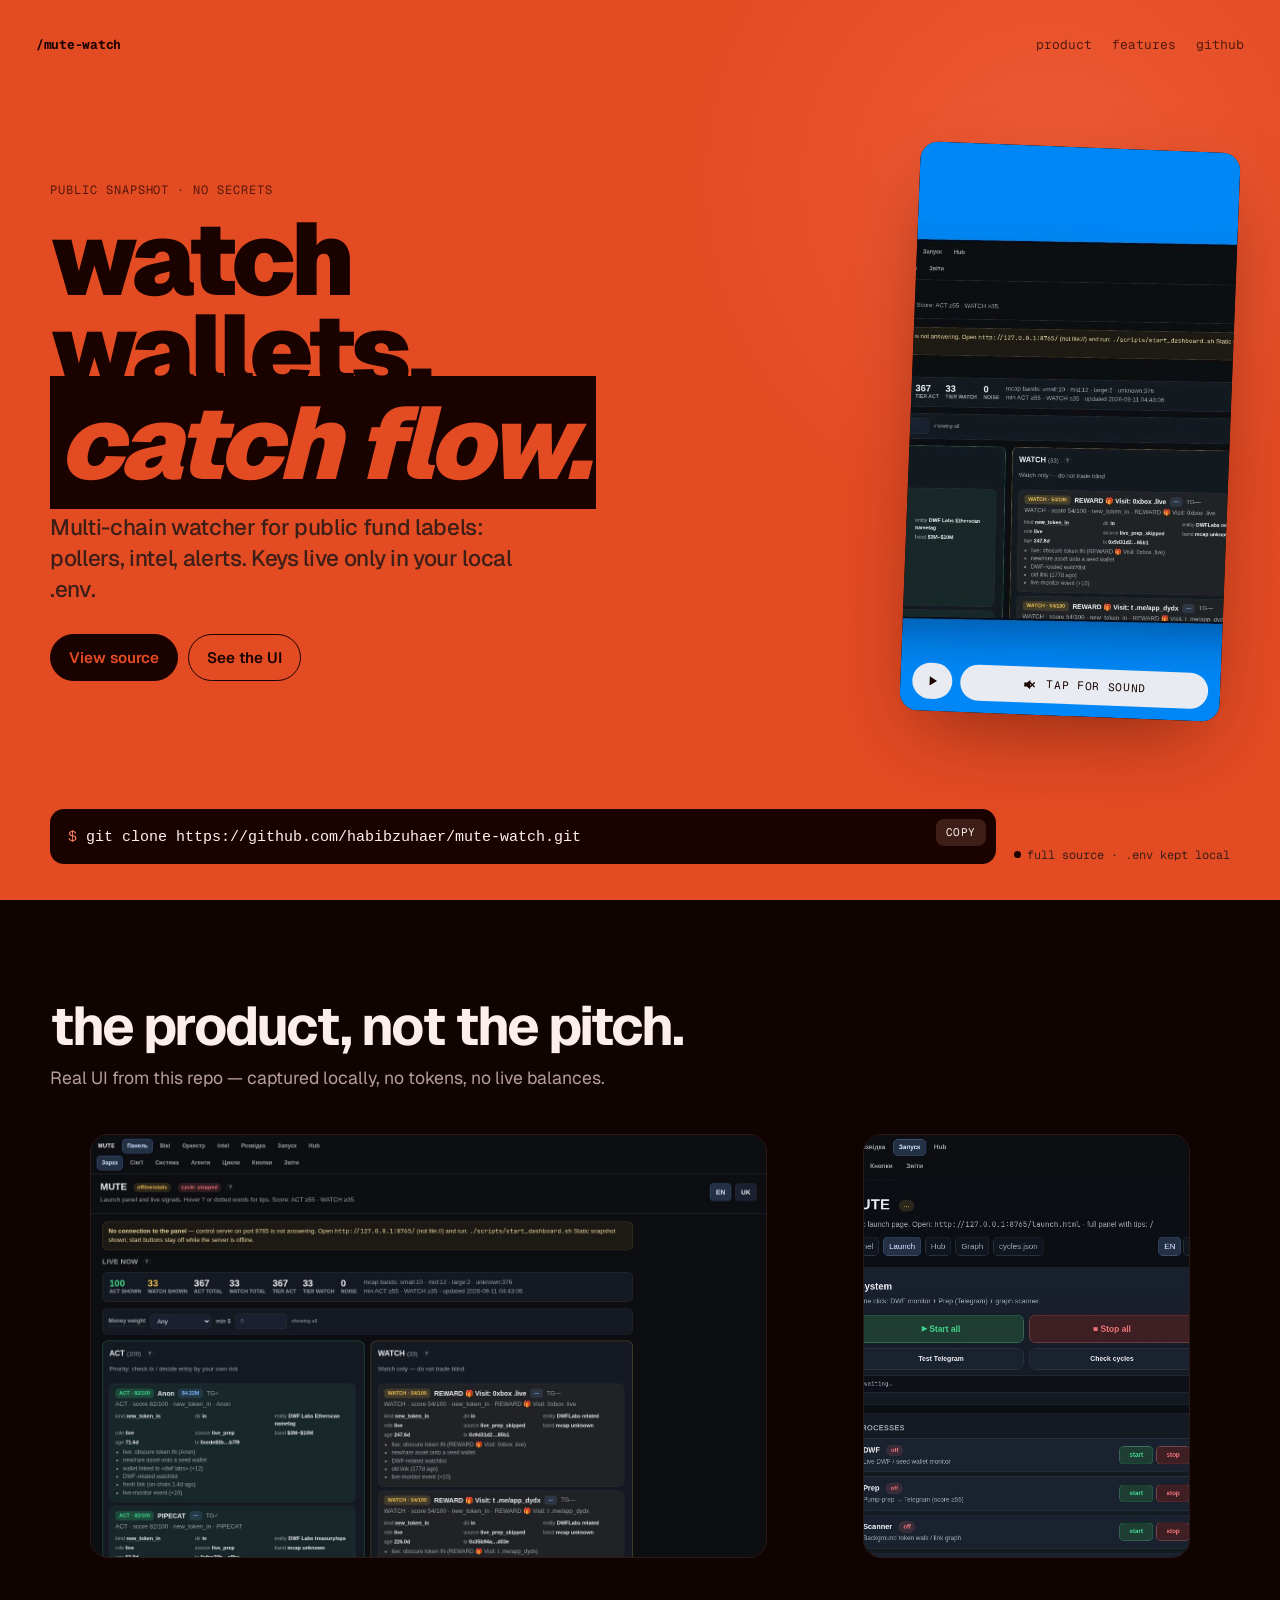
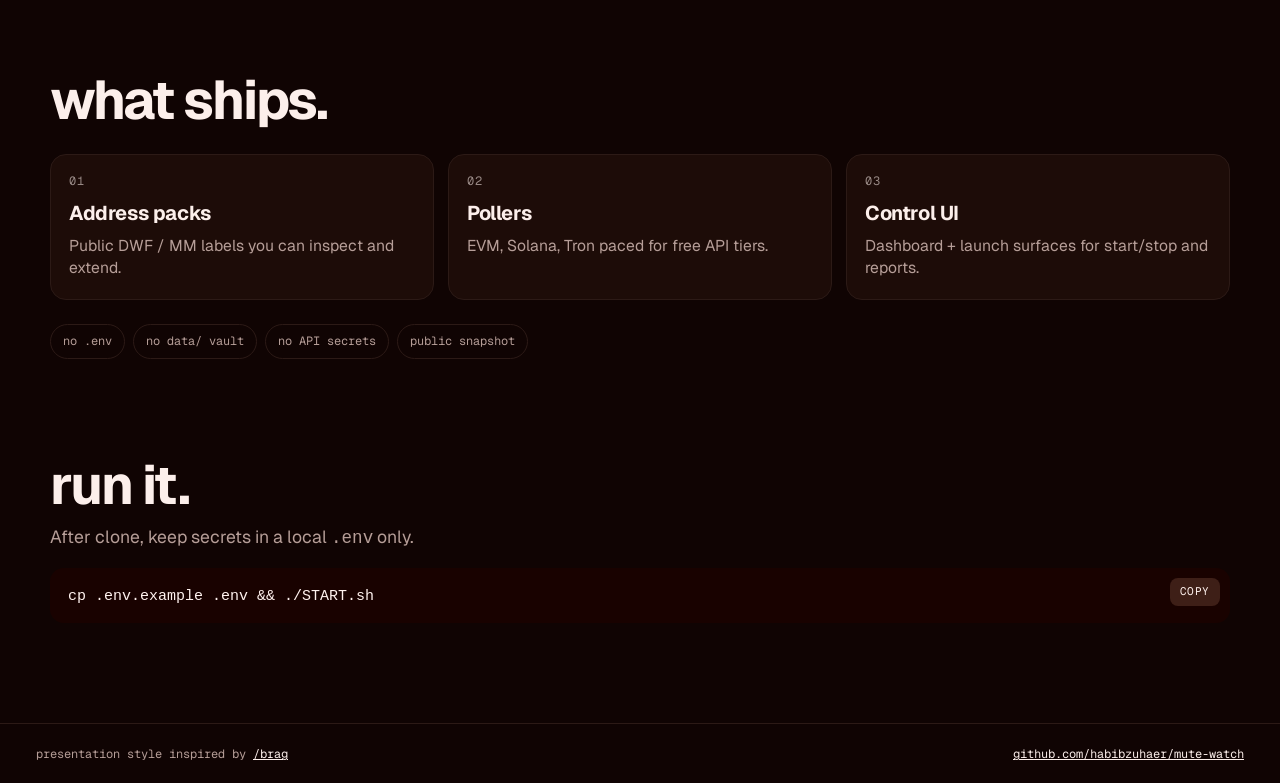
==== docs/index.html @ 47ec8580 "Improve launch presentations with real UI and new brag video." ====
<!doctype html>
<html lang="en">
<head>
<meta charset="utf-8" />
<meta name="viewport" content="width=device-width, initial-scale=1" />
<title>mute-watch — wallet flow alerts without leaking keys</title>
<meta name="description" content="Multi-chain watcher for public fund labels: pollers, intel, alerts. Keys live only in your local .env." />
<meta name="theme-color" content="#111" />
<meta property="og:title" content="mute-watch — wallet flow alerts without leaking keys" />
<meta property="og:description" content="Multi-chain watcher for public fund labels: pollers, intel, alerts. Keys live only in your local .env." />
<meta property="og:image" content="assets/brag.jpg" />
<meta property="og:type" content="website" />
<link rel="preconnect" href="https://fonts.googleapis.com" />
<link rel="preconnect" href="https://fonts.gstatic.com" crossorigin />
<link href="https://fonts.googleapis.com/css2?family=Geist:wght@400;500;600;700;900&family=Geist+Mono:wght@400;500;700&display=swap" rel="stylesheet" />
<link rel="stylesheet" href="styles.css" />
</head>
<body>
<a class="skip" href="#main">skip to content</a>

<header class="hero">
  <div class="topbar">
    <span class="mark">/mute-watch</span>
    <nav aria-label="primary">
      <a href="#product">product</a>
      <a href="#features">features</a>
      <a href="https://github.com/habibzuhaer/mute-watch" target="_blank" rel="noopener">github</a>
    </nav>
  </div>

  <div class="hero-grid" id="main">
    <div>
      <p class="kicker">public snapshot · no secrets</p>
      <h1>watch wallets.<br/><span class="emph">catch flow.</span></h1>
      <p class="lead">Multi-chain watcher for public fund labels: pollers, intel, alerts. Keys live only in your local .env.</p>
      <div class="ctas">
        <a class="btn primary" href="https://github.com/habibzuhaer/mute-watch">View source</a>
        <a class="btn ghost" href="#product">See the UI</a>
      </div>
    </div>

    <aside class="phone" aria-label="launch video">
      <video id="hero-vid" src="assets/brag.mp4" poster="assets/hero-poster.jpg" muted loop playsinline preload="auto"></video>
      <div class="phone-controls">
        <button id="hero-playback" type="button" aria-label="play video">
          <svg class="icon-play" viewBox="0 0 24 24" fill="currentColor"><path d="M8 5v14l11-7z"/></svg>
          <svg class="icon-pause" viewBox="0 0 24 24" fill="currentColor"><path d="M6 5h4v14H6zm8 0h4v14h-4z"/></svg>
        </button>
        <button id="hero-mute" class="mute" type="button" aria-label="unmute video" aria-pressed="true">
          <svg class="icon-muted" viewBox="0 0 24 24" fill="currentColor"><path d="M3 9v6h4l5 4V5L7 9H3zm13.59 3l2.7-2.7-1.41-1.42L15.17 10.6 12.46 7.88l-1.41 1.41 2.71 2.71-2.71 2.71 1.41 1.41 2.71-2.7 2.71 2.7 1.41-1.41-2.7-2.7z"/></svg>
          <svg class="icon-sound" viewBox="0 0 24 24" fill="currentColor"><path d="M3 9v6h4l5 4V5L7 9H3zm10.5 3a4.5 4.5 0 00-2.5-4.03v8.05A4.5 4.5 0 0013.5 12z"/></svg>
          <span>tap for sound</span>
        </button>
      </div>
    </aside>
  </div>

  <div class="hero-foot">
    <div>
      <pre class="install"><button class="copy" type="button" data-copy="git clone https://github.com/habibzuhaer/mute-watch.git">copy</button><code><span class="prompt">$</span> git clone https://github.com/habibzuhaer/mute-watch.git</code></pre>
    </div>
    <div class="meta"><span class="dot"></span>full source · .env kept local</div>
  </div>
</header>

<section class="band" id="product">
  <div class="band-inner">
    <h2>the product, not the pitch.</h2>
    <p>Real UI from this repo — captured locally, no tokens, no live balances.</p>
    <div class="shots">
      <figure class="shot"><img src="assets/ui.jpg" alt="mute-watch main UI" /></figure>
      <figure class="shot"><img src="assets/ui2.jpg" alt="mute-watch secondary UI" /></figure>
    </div>
  </div>
</section>

<section class="band" id="features" style="padding-top:0">
  <div class="band-inner">
    <h2>what ships.</h2>
    <div class="grid3">
      <article class="card"><div class="n">01</div><h3>Address packs</h3><p>Public DWF / MM labels you can inspect and extend.</p></article>
      <article class="card"><div class="n">02</div><h3>Pollers</h3><p>EVM, Solana, Tron paced for free API tiers.</p></article>
      <article class="card"><div class="n">03</div><h3>Control UI</h3><p>Dashboard + launch surfaces for start/stop and reports.</p></article>
    </div>
    <div class="safe">
      <span class="pill">no .env</span>
      <span class="pill">no data/ vault</span>
      <span class="pill">no API secrets</span>
      <span class="pill">public snapshot</span>
    </div>
  </div>
</section>

<section class="band" style="padding-top:0">
  <div class="band-inner">
    <h2>run it.</h2>
    <p>After clone, keep secrets in a local <code>.env</code> only.</p>
    <pre class="install" style="margin-top:18px"><button class="copy" type="button" data-copy="cp .env.example .env && ./START.sh">copy</button><code>cp .env.example .env && ./START.sh</code></pre>
  </div>
</section>

<footer class="foot">
  <span>presentation style inspired by <a href="https://github.com/latent-spaces/brag">/brag</a></span>
  <span><a href="https://github.com/habibzuhaer/mute-watch">github.com/habibzuhaer/mute-watch</a></span>
</footer>
<script src="main.js"></script>
</body>
</html>
---- docs/styles.css ----
:root { --hue: 250; }
:root {
  --hue: 35;
  --bg: oklch(62% 0.195 var(--hue));
  --ink: oklch(14% 0.05 var(--hue));
  --ink-soft: oklch(28% 0.05 var(--hue));
  --tint: oklch(97% 0.015 var(--hue));
  --dark: oklch(13% 0.025 var(--hue));
  --dark-elev: oklch(18% 0.03 var(--hue));
  --dark-ink: oklch(96% 0.015 var(--hue));
  --dark-soft: oklch(72% 0.03 var(--hue));
  --rule: oklch(24% 0.03 var(--hue));
  --ease: cubic-bezier(0.16, 1, 0.3, 1);
  --max: 1180px;
}

*, *::before, *::after { box-sizing: border-box; }
html { scroll-behavior: smooth; }
body {
  margin: 0;
  font-family: "Geist", ui-sans-serif, system-ui, sans-serif;
  background: var(--bg);
  color: var(--ink);
  -webkit-font-smoothing: antialiased;
  line-height: 1.4;
}
img, video { display: block; max-width: 100%; }
a { color: inherit; }
button { font: inherit; cursor: pointer; }

.skip {
  position: absolute; left: 12px; top: -80px;
  background: var(--ink); color: var(--tint);
  padding: 10px 14px; border-radius: 8px; z-index: 20;
}
.skip:focus { top: 12px; }

.hero {
  min-height: 100svh;
  padding: clamp(18px, 3vw, 36px);
  display: grid;
  grid-template-rows: auto 1fr auto;
  gap: clamp(28px, 5vw, 56px);
  position: relative;
  overflow: hidden;
}
.hero::before {
  content: "";
  position: absolute;
  inset: -20% -10% auto auto;
  width: min(60vw, 720px);
  height: min(60vw, 720px);
  background: radial-gradient(circle, oklch(70% 0.18 var(--hue) / 0.45), transparent 70%);
  pointer-events: none;
}
.topbar {
  display: flex; justify-content: space-between; align-items: baseline; gap: 20px;
  font-family: "Geist Mono", ui-monospace, monospace;
  font-size: 13px; position: relative; z-index: 2;
}
.mark { font-weight: 700; letter-spacing: -0.02em; }
.topbar nav { display: flex; gap: 20px; }
.topbar a { text-decoration: none; opacity: 0.7; transition: opacity 160ms var(--ease); }
.topbar a:hover { opacity: 1; }

.hero-grid {
  max-width: var(--max);
  width: 100%;
  margin: 0 auto;
  display: grid;
  grid-template-columns: minmax(0, 1.05fr) minmax(240px, 0.7fr);
  gap: clamp(24px, 4vw, 56px);
  align-items: center;
  position: relative;
  z-index: 2;
}
@media (max-width: 900px) {
  .hero-grid { grid-template-columns: 1fr; }
}

.kicker {
  font-family: "Geist Mono", monospace;
  font-size: 12px;
  letter-spacing: 0.08em;
  text-transform: uppercase;
  opacity: 0.7;
  margin: 0 0 14px;
}
h1 {
  margin: 0;
  font-size: clamp(2.8rem, 8vw, 6.4rem);
  line-height: 0.9;
  letter-spacing: -0.045em;
  font-weight: 900;
  text-transform: lowercase;
}
h1 .emph {
  font-style: italic;
  background: var(--ink);
  color: var(--bg);
  padding: 0 0.08em;
}
.lead {
  margin: 22px 0 0;
  max-width: 34ch;
  font-size: clamp(1.05rem, 2vw, 1.4rem);
  color: var(--ink-soft);
  font-weight: 500;
  letter-spacing: -0.015em;
}
.lead strong { color: var(--ink); }

.ctas { display: flex; flex-wrap: wrap; gap: 10px; margin-top: 28px; }
.btn {
  display: inline-flex; align-items: center; gap: 8px;
  text-decoration: none;
  border-radius: 999px;
  padding: 12px 18px;
  border: 1.5px solid var(--ink);
  font-weight: 600;
  font-size: 0.95rem;
  transition: transform 160ms var(--ease), background 160ms var(--ease);
}
.btn:hover { transform: translateY(-1px); }
.btn.primary { background: var(--ink); color: var(--bg); }
.btn.ghost { background: transparent; }

.phone {
  position: relative;
  aspect-ratio: 9 / 16;
  width: min(100%, 320px);
  justify-self: end;
  border-radius: 18px;
  overflow: hidden;
  background: var(--ink);
  color: var(--tint);
  transform: rotate(2.2deg);
  box-shadow: 0 30px 80px -24px oklch(18% 0.06 var(--hue) / 0.5);
}
@media (max-width: 900px) {
  .phone { justify-self: start; width: min(100%, 280px); transform: rotate(1deg); }
}
.phone video, .phone img {
  position: absolute; inset: 0; width: 100%; height: 100%; object-fit: cover;
}
.phone-controls {
  position: absolute; left: 12px; right: 12px; bottom: 12px;
  display: flex; gap: 8px; z-index: 2;
}
.phone-controls button {
  border: 0; border-radius: 999px;
  background: oklch(97% 0.01 var(--hue) / 0.92);
  color: var(--ink);
  padding: 10px 12px;
  display: inline-flex; align-items: center; gap: 8px;
}
.phone-controls .mute { flex: 1; justify-content: center; font-size: 11px; letter-spacing: 0.06em; text-transform: uppercase; font-family: "Geist Mono", monospace; }
.phone-controls svg { width: 16px; height: 16px; }
.icon-pause, .icon-sound { display: none; }
.playing .icon-play { display: none; }
.playing .icon-pause { display: block; }
.unmuted .icon-muted { display: none; }
.unmuted .icon-sound { display: block; }

.hero-foot {
  max-width: var(--max);
  width: 100%;
  margin: 0 auto;
  display: grid;
  grid-template-columns: minmax(0, 1fr) auto;
  gap: 18px;
  align-items: end;
  position: relative;
  z-index: 2;
}
@media (max-width: 800px) {
  .hero-foot { grid-template-columns: 1fr; }
}
.install {
  margin: 0;
  background: var(--ink);
  color: var(--tint);
  border-radius: 14px;
  padding: 16px 18px;
  font-family: "Geist Mono", monospace;
  font-size: clamp(12px, 1.2vw, 15px);
  position: relative;
  overflow-x: auto;
}
.install .prompt { color: oklch(72% 0.16 var(--hue)); }
.copy {
  position: absolute; top: 10px; right: 10px;
  border: 0; border-radius: 8px;
  background: oklch(28% 0.05 var(--hue));
  color: var(--tint);
  padding: 6px 10px;
  font-size: 11px;
  text-transform: uppercase;
  letter-spacing: 0.05em;
  font-family: "Geist Mono", monospace;
}
.meta {
  font-family: "Geist Mono", monospace;
  font-size: 12px;
  color: var(--ink-soft);
  text-align: right;
}
.dot {
  display: inline-block; width: 7px; height: 7px; border-radius: 50%;
  background: var(--ink); margin-right: 6px; vertical-align: 1px;
  animation: pulse 2.2s infinite ease-in-out;
}
@keyframes pulse {
  0%,100% { opacity: .35; }
  50% { opacity: 1; }
}

.band {
  background: var(--dark);
  color: var(--dark-ink);
  padding: clamp(56px, 9vw, 100px) clamp(18px, 4vw, 36px);
}
.band-inner { max-width: var(--max); margin: 0 auto; }
.band h2 {
  margin: 0 0 14px;
  font-size: clamp(2rem, 5vw, 3.4rem);
  letter-spacing: -0.035em;
  text-transform: lowercase;
  line-height: 0.95;
}
.band p {
  margin: 0;
  max-width: 48ch;
  color: var(--dark-soft);
  font-size: 1.1rem;
}

.shots {
  display: grid;
  grid-template-columns: 1.3fr 0.7fr;
  gap: 16px;
  margin-top: 28px;
}
@media (max-width: 800px) {
  .shots { grid-template-columns: 1fr; }
}
.shot {
  border-radius: 18px;
  overflow: hidden;
  border: 1px solid var(--rule);
  background: var(--dark-elev);
  transform: translateY(12px);
  opacity: 0;
  animation: rise 0.8s var(--ease) forwards;
}
.shot:nth-child(2) { animation-delay: 0.12s; }
.shot img { width: 100%; height: 100%; object-fit: cover; object-position: top center; min-height: 260px; }
@keyframes rise {
  to { opacity: 1; transform: none; }
}

.grid3 {
  display: grid;
  grid-template-columns: repeat(3, minmax(0, 1fr));
  gap: 14px;
  margin-top: 28px;
}
@media (max-width: 800px) {
  .grid3 { grid-template-columns: 1fr; }
}
.card {
  background: var(--dark-elev);
  border: 1px solid var(--rule);
  border-radius: 16px;
  padding: 18px 18px 20px;
}
.card .n {
  font-family: "Geist Mono", monospace;
  font-size: 12px;
  letter-spacing: 0.08em;
  text-transform: uppercase;
  opacity: 0.55;
  margin-bottom: 10px;
}
.card h3 {
  margin: 0 0 8px;
  font-size: 1.25rem;
  letter-spacing: -0.02em;
}
.card p { margin: 0; color: var(--dark-soft); font-size: 0.98rem; }

.safe {
  display: flex; flex-wrap: wrap; gap: 8px;
  margin-top: 24px;
}
.pill {
  font-family: "Geist Mono", monospace;
  font-size: 12px;
  border: 1px solid var(--rule);
  border-radius: 999px;
  padding: 8px 12px;
  color: var(--dark-soft);
}

.foot {
  background: var(--dark);
  color: var(--dark-soft);
  display: flex; justify-content: space-between; gap: 12px; flex-wrap: wrap;
  padding: 22px clamp(18px, 4vw, 36px);
  font-family: "Geist Mono", monospace;
  font-size: 12px;
  border-top: 1px solid var(--rule);
}
.foot a { color: var(--dark-ink); }
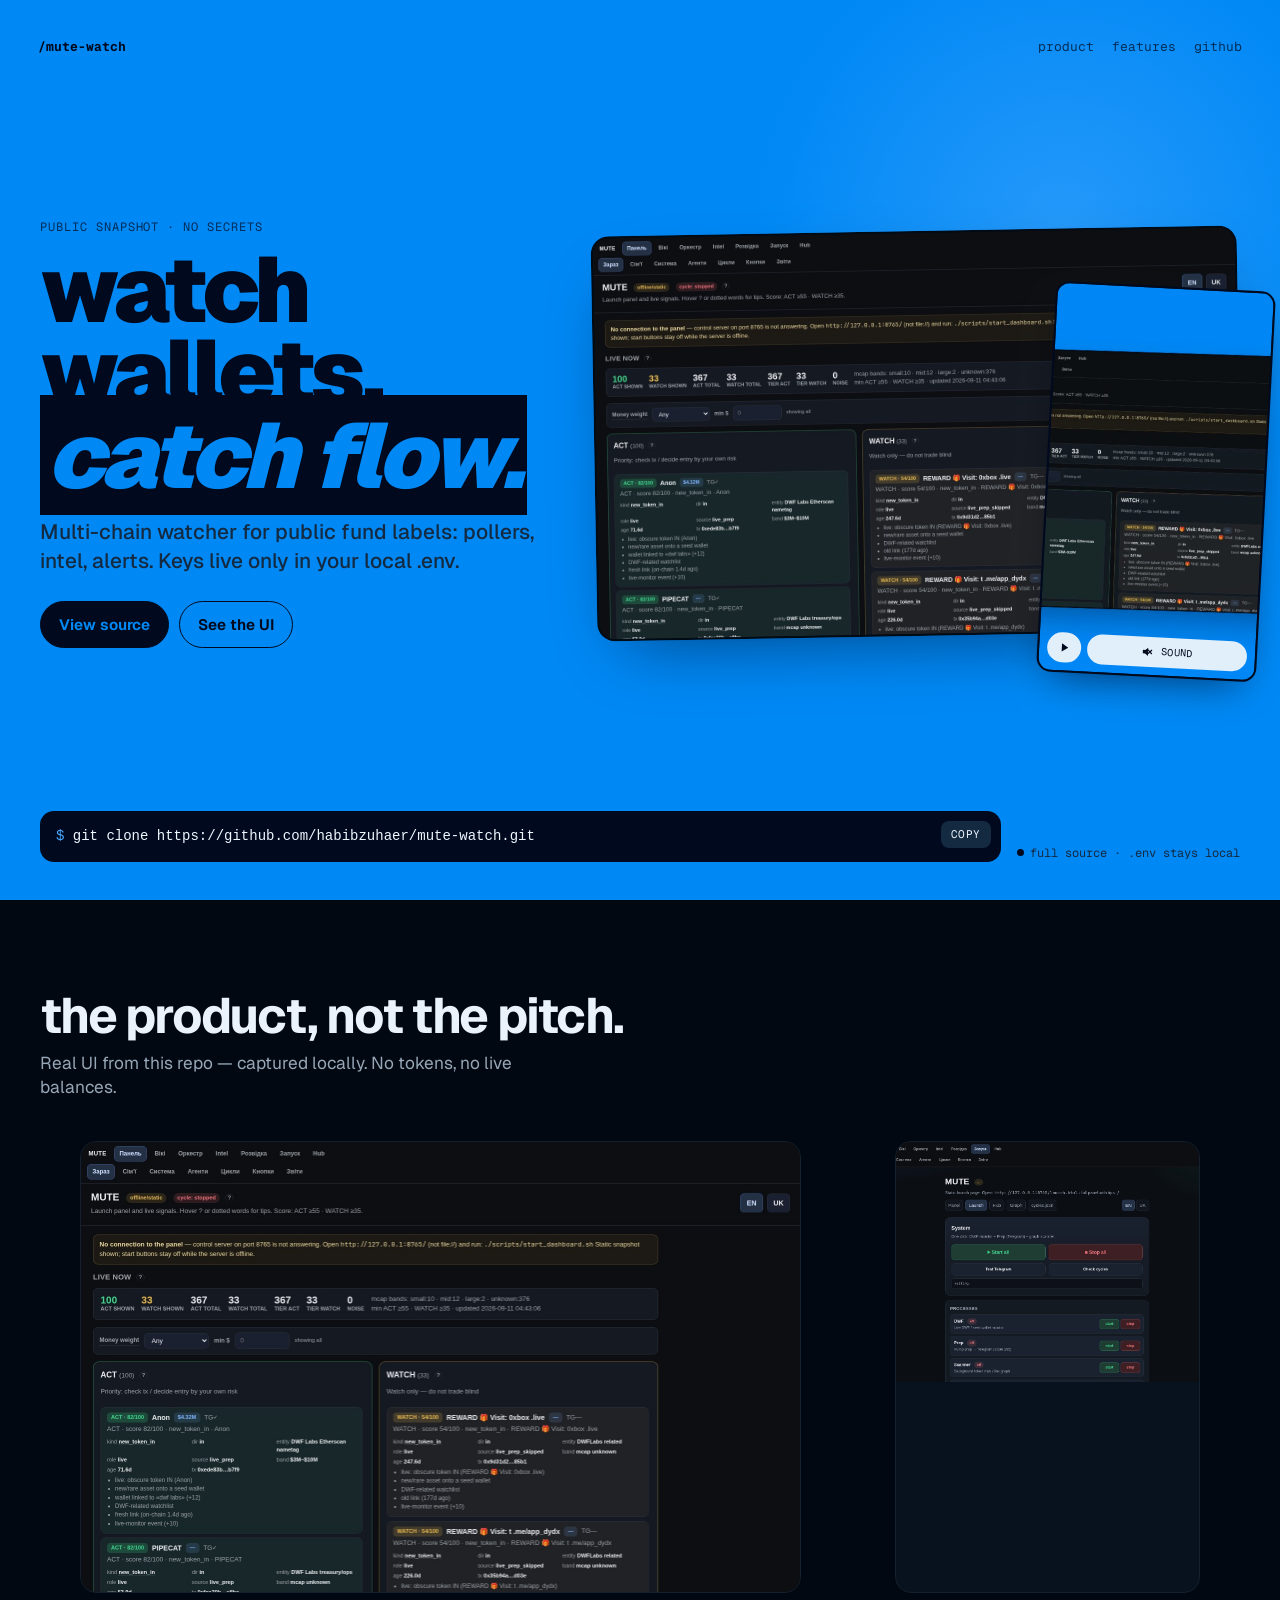
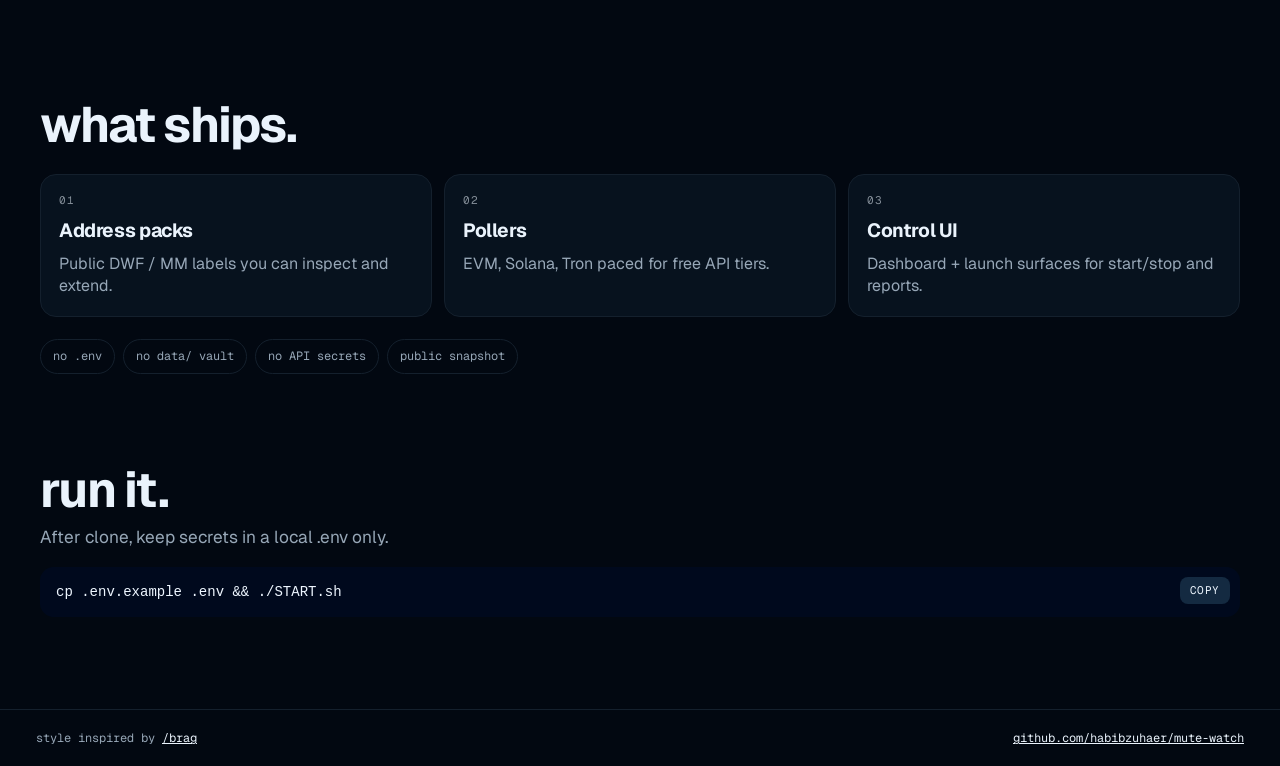
==== commit 43d68983: "Fix presentation layout: product hero + floating brag clip." ====
--- a/docs/index.html
+++ b/docs/index.html
@@ -5,11 +5,9 @@
 <meta name="viewport" content="width=device-width, initial-scale=1" />
 <title>mute-watch — wallet flow alerts without leaking keys</title>
 <meta name="description" content="Multi-chain watcher for public fund labels: pollers, intel, alerts. Keys live only in your local .env." />
-<meta name="theme-color" content="#111" />
 <meta property="og:title" content="mute-watch — wallet flow alerts without leaking keys" />
 <meta property="og:description" content="Multi-chain watcher for public fund labels: pollers, intel, alerts. Keys live only in your local .env." />
-<meta property="og:image" content="assets/brag.jpg" />
-<meta property="og:type" content="website" />
+<meta property="og:image" content="assets/ui.jpg" />
 <link rel="preconnect" href="https://fonts.googleapis.com" />
 <link rel="preconnect" href="https://fonts.gstatic.com" crossorigin />
 <link href="https://fonts.googleapis.com/css2?family=Geist:wght@400;500;600;700;900&family=Geist+Mono:wght@400;500;700&display=swap" rel="stylesheet" />
@@ -17,18 +15,16 @@
 </head>
 <body>
 <a class="skip" href="#main">skip to content</a>
-
 <header class="hero">
   <div class="topbar">
     <span class="mark">/mute-watch</span>
-    <nav aria-label="primary">
+    <nav>
       <a href="#product">product</a>
       <a href="#features">features</a>
       <a href="https://github.com/habibzuhaer/mute-watch" target="_blank" rel="noopener">github</a>
     </nav>
   </div>
-
-  <div class="hero-grid" id="main">
+  <div class="hero-main" id="main">
     <div>
       <p class="kicker">public snapshot · no secrets</p>
       <h1>watch wallets.<br/><span class="emph">catch flow.</span></h1>
@@ -38,71 +34,63 @@
         <a class="btn ghost" href="#product">See the UI</a>
       </div>
     </div>
-
-    <aside class="phone" aria-label="launch video">
-      <video id="hero-vid" src="assets/brag.mp4" poster="assets/hero-poster.jpg" muted loop playsinline preload="auto"></video>
-      <div class="phone-controls">
-        <button id="hero-playback" type="button" aria-label="play video">
-          <svg class="icon-play" viewBox="0 0 24 24" fill="currentColor"><path d="M8 5v14l11-7z"/></svg>
-          <svg class="icon-pause" viewBox="0 0 24 24" fill="currentColor"><path d="M6 5h4v14H6zm8 0h4v14h-4z"/></svg>
-        </button>
-        <button id="hero-mute" class="mute" type="button" aria-label="unmute video" aria-pressed="true">
-          <svg class="icon-muted" viewBox="0 0 24 24" fill="currentColor"><path d="M3 9v6h4l5 4V5L7 9H3zm13.59 3l2.7-2.7-1.41-1.42L15.17 10.6 12.46 7.88l-1.41 1.41 2.71 2.71-2.71 2.71 1.41 1.41 2.71-2.7 2.71 2.7 1.41-1.41-2.7-2.7z"/></svg>
-          <svg class="icon-sound" viewBox="0 0 24 24" fill="currentColor"><path d="M3 9v6h4l5 4V5L7 9H3zm10.5 3a4.5 4.5 0 00-2.5-4.03v8.05A4.5 4.5 0 0013.5 12z"/></svg>
-          <span>tap for sound</span>
-        </button>
+    <div class="stage">
+      <div class="stage-frame"><img src="assets/ui.jpg" alt="mute-watch UI" /></div>
+      <div class="float-vid">
+        <video id="hero-vid" src="assets/brag.mp4" poster="assets/hero-poster.jpg" muted loop playsinline preload="auto"></video>
+        <div class="vid-btns">
+          <button id="hero-playback" type="button" aria-label="play video">
+            <svg class="icon-play" viewBox="0 0 24 24" fill="currentColor"><path d="M8 5v14l11-7z"/></svg>
+            <svg class="icon-pause" viewBox="0 0 24 24" fill="currentColor"><path d="M6 5h4v14H6zm8 0h4v14h-4z"/></svg>
+          </button>
+          <button id="hero-mute" class="mute" type="button" aria-label="unmute">
+            <svg class="icon-muted" viewBox="0 0 24 24" fill="currentColor"><path d="M3 9v6h4l5 4V5L7 9H3zm13.59 3l2.7-2.7-1.41-1.42L15.17 10.6 12.46 7.88l-1.41 1.41 2.71 2.71-2.71 2.71 1.41 1.41 2.71-2.7 2.71 2.7 1.41-1.41-2.7-2.7z"/></svg>
+            <svg class="icon-sound" viewBox="0 0 24 24" fill="currentColor"><path d="M3 9v6h4l5 4V5L7 9H3zm10.5 3a4.5 4.5 0 00-2.5-4.03v8.05A4.5 4.5 0 0013.5 12z"/></svg>
+            <span>sound</span>
+          </button>
+        </div>
       </div>
-    </aside>
+    </div>
   </div>
-
   <div class="hero-foot">
-    <div>
-      <pre class="install"><button class="copy" type="button" data-copy="git clone https://github.com/habibzuhaer/mute-watch.git">copy</button><code><span class="prompt">$</span> git clone https://github.com/habibzuhaer/mute-watch.git</code></pre>
-    </div>
-    <div class="meta"><span class="dot"></span>full source · .env kept local</div>
+    <pre class="install"><button class="copy" type="button" data-copy="git clone https://github.com/habibzuhaer/mute-watch.git">copy</button><code><span class="prompt">$</span> git clone https://github.com/habibzuhaer/mute-watch.git</code></pre>
+    <div class="meta"><span class="dot"></span>full source · .env stays local</div>
   </div>
 </header>
 
-<section class="band" id="product">
-  <div class="band-inner">
-    <h2>the product, not the pitch.</h2>
-    <p>Real UI from this repo — captured locally, no tokens, no live balances.</p>
-    <div class="shots">
-      <figure class="shot"><img src="assets/ui.jpg" alt="mute-watch main UI" /></figure>
-      <figure class="shot"><img src="assets/ui2.jpg" alt="mute-watch secondary UI" /></figure>
-    </div>
+<section class="band" id="product"><div class="inner">
+  <h2>the product, not the pitch.</h2>
+  <p class="intro">Real UI from this repo — captured locally. No tokens, no live balances.</p>
+  <div class="shots">
+    <figure class="shot"><img src="assets/ui.jpg" alt="main UI" /></figure>
+    <figure class="shot"><img src="assets/ui2.jpg" alt="secondary UI" /></figure>
   </div>
-</section>
+</div></section>
 
-<section class="band" id="features" style="padding-top:0">
-  <div class="band-inner">
-    <h2>what ships.</h2>
-    <div class="grid3">
-      <article class="card"><div class="n">01</div><h3>Address packs</h3><p>Public DWF / MM labels you can inspect and extend.</p></article>
-      <article class="card"><div class="n">02</div><h3>Pollers</h3><p>EVM, Solana, Tron paced for free API tiers.</p></article>
-      <article class="card"><div class="n">03</div><h3>Control UI</h3><p>Dashboard + launch surfaces for start/stop and reports.</p></article>
-    </div>
-    <div class="safe">
-      <span class="pill">no .env</span>
-      <span class="pill">no data/ vault</span>
-      <span class="pill">no API secrets</span>
-      <span class="pill">public snapshot</span>
-    </div>
+<section class="band" id="features"><div class="inner">
+  <h2>what ships.</h2>
+  <div class="grid3">
+    <article class="card"><div class="n">01</div><h3>Address packs</h3><p>Public DWF / MM labels you can inspect and extend.</p></article>
+    <article class="card"><div class="n">02</div><h3>Pollers</h3><p>EVM, Solana, Tron paced for free API tiers.</p></article>
+    <article class="card"><div class="n">03</div><h3>Control UI</h3><p>Dashboard + launch surfaces for start/stop and reports.</p></article>
   </div>
-</section>
+  <div class="safe">
+    <span class="pill">no .env</span>
+    <span class="pill">no data/ vault</span>
+    <span class="pill">no API secrets</span>
+    <span class="pill">public snapshot</span>
+  </div>
+</div></section>
 
-<section class="band" style="padding-top:0">
-  <div class="band-inner">
-    <h2>run it.</h2>
-    <p>After clone, keep secrets in a local <code>.env</code> only.</p>
-    <pre class="install" style="margin-top:18px"><button class="copy" type="button" data-copy="cp .env.example .env && ./START.sh">copy</button><code>cp .env.example .env && ./START.sh</code></pre>
-  </div>
-</section>
+<section class="band"><div class="inner">
+  <h2>run it.</h2>
+  <p class="intro">After clone, keep secrets in a local .env only.</p>
+  <pre class="install" style="margin-top:18px"><button class="copy" type="button" data-copy="cp .env.example .env && ./START.sh">copy</button><code>cp .env.example .env && ./START.sh</code></pre>
+</div></section>
 
 <footer class="foot">
-  <span>presentation style inspired by <a href="https://github.com/latent-spaces/brag">/brag</a></span>
+  <span>style inspired by <a href="https://github.com/latent-spaces/brag">/brag</a></span>
   <span><a href="https://github.com/habibzuhaer/mute-watch">github.com/habibzuhaer/mute-watch</a></span>
 </footer>
 <script src="main.js"></script>
-</body>
-</html>
+</body></html>
--- a/docs/styles.css
+++ b/docs/styles.css
@@ -1,6 +1,5 @@
 :root { --hue: 250; }
 :root {
-  --hue: 35;
   --bg: oklch(62% 0.195 var(--hue));
   --ink: oklch(14% 0.05 var(--hue));
   --ink-soft: oklch(28% 0.05 var(--hue));
@@ -11,304 +10,87 @@
   --dark-soft: oklch(72% 0.03 var(--hue));
   --rule: oklch(24% 0.03 var(--hue));
   --ease: cubic-bezier(0.16, 1, 0.3, 1);
-  --max: 1180px;
+  --max: 1200px;
 }
+*,*::before,*::after{box-sizing:border-box}
+html{scroll-behavior:smooth}
+body{margin:0;font-family:"Geist",ui-sans-serif,system-ui,sans-serif;background:var(--bg);color:var(--ink);-webkit-font-smoothing:antialiased;line-height:1.4}
+img,video{display:block;max-width:100%}
+a{color:inherit}
+button{font:inherit;cursor:pointer;border:0}
 
-*, *::before, *::after { box-sizing: border-box; }
-html { scroll-behavior: smooth; }
-body {
-  margin: 0;
-  font-family: "Geist", ui-sans-serif, system-ui, sans-serif;
-  background: var(--bg);
-  color: var(--ink);
-  -webkit-font-smoothing: antialiased;
-  line-height: 1.4;
-}
-img, video { display: block; max-width: 100%; }
-a { color: inherit; }
-button { font: inherit; cursor: pointer; }
+.skip{position:absolute;left:12px;top:-80px;background:var(--ink);color:var(--tint);padding:10px 14px;border-radius:8px;z-index:30}
+.skip:focus{top:12px}
 
-.skip {
-  position: absolute; left: 12px; top: -80px;
-  background: var(--ink); color: var(--tint);
-  padding: 10px 14px; border-radius: 8px; z-index: 20;
-}
-.skip:focus { top: 12px; }
+.hero{min-height:100svh;padding:clamp(20px,3vw,40px);display:flex;flex-direction:column;gap:clamp(28px,5vw,48px);position:relative;overflow:hidden}
+.hero::after{content:"";position:absolute;right:-8%;top:-10%;width:55vw;height:55vw;max-width:640px;max-height:640px;border-radius:50%;background:radial-gradient(circle,oklch(72% .16 var(--hue)/.5),transparent 68%);pointer-events:none}
 
-.hero {
-  min-height: 100svh;
-  padding: clamp(18px, 3vw, 36px);
-  display: grid;
-  grid-template-rows: auto 1fr auto;
-  gap: clamp(28px, 5vw, 56px);
-  position: relative;
-  overflow: hidden;
-}
-.hero::before {
-  content: "";
-  position: absolute;
-  inset: -20% -10% auto auto;
-  width: min(60vw, 720px);
-  height: min(60vw, 720px);
-  background: radial-gradient(circle, oklch(70% 0.18 var(--hue) / 0.45), transparent 70%);
-  pointer-events: none;
-}
-.topbar {
-  display: flex; justify-content: space-between; align-items: baseline; gap: 20px;
-  font-family: "Geist Mono", ui-monospace, monospace;
-  font-size: 13px; position: relative; z-index: 2;
-}
-.mark { font-weight: 700; letter-spacing: -0.02em; }
-.topbar nav { display: flex; gap: 20px; }
-.topbar a { text-decoration: none; opacity: 0.7; transition: opacity 160ms var(--ease); }
-.topbar a:hover { opacity: 1; }
+.topbar{display:flex;justify-content:space-between;align-items:baseline;gap:16px;font-family:"Geist Mono",ui-monospace,monospace;font-size:13px;position:relative;z-index:2}
+.mark{font-weight:700}
+.topbar nav{display:flex;gap:18px;flex-wrap:wrap}
+.topbar a{text-decoration:none;opacity:.72}
+.topbar a:hover{opacity:1}
 
-.hero-grid {
-  max-width: var(--max);
-  width: 100%;
-  margin: 0 auto;
-  display: grid;
-  grid-template-columns: minmax(0, 1.05fr) minmax(240px, 0.7fr);
-  gap: clamp(24px, 4vw, 56px);
-  align-items: center;
-  position: relative;
-  z-index: 2;
-}
-@media (max-width: 900px) {
-  .hero-grid { grid-template-columns: 1fr; }
-}
+.hero-main{flex:1;display:grid;grid-template-columns:minmax(280px,.9fr) minmax(300px,1.15fr);gap:clamp(24px,4vw,48px);align-items:center;max-width:var(--max);width:100%;margin:0 auto;position:relative;z-index:2}
+@media (max-width:900px){.hero-main{grid-template-columns:1fr}}
 
-.kicker {
-  font-family: "Geist Mono", monospace;
-  font-size: 12px;
-  letter-spacing: 0.08em;
-  text-transform: uppercase;
-  opacity: 0.7;
-  margin: 0 0 14px;
-}
-h1 {
-  margin: 0;
-  font-size: clamp(2.8rem, 8vw, 6.4rem);
-  line-height: 0.9;
-  letter-spacing: -0.045em;
-  font-weight: 900;
-  text-transform: lowercase;
-}
-h1 .emph {
-  font-style: italic;
-  background: var(--ink);
-  color: var(--bg);
-  padding: 0 0.08em;
-}
-.lead {
-  margin: 22px 0 0;
-  max-width: 34ch;
-  font-size: clamp(1.05rem, 2vw, 1.4rem);
-  color: var(--ink-soft);
-  font-weight: 500;
-  letter-spacing: -0.015em;
-}
-.lead strong { color: var(--ink); }
+.kicker{font-family:"Geist Mono",monospace;font-size:12px;letter-spacing:.08em;text-transform:uppercase;opacity:.72;margin:0 0 12px}
+h1{margin:0;font-size:clamp(2.6rem,7.2vw,5.8rem);line-height:.9;letter-spacing:-.045em;font-weight:900;text-transform:lowercase}
+h1 .emph{font-style:italic;background:var(--ink);color:var(--bg);padding:0 .07em}
+.lead{margin:20px 0 0;max-width:36ch;font-size:clamp(1.05rem,1.9vw,1.3rem);color:var(--ink-soft);font-weight:500}
+.lead strong{color:var(--ink)}
 
-.ctas { display: flex; flex-wrap: wrap; gap: 10px; margin-top: 28px; }
-.btn {
-  display: inline-flex; align-items: center; gap: 8px;
-  text-decoration: none;
-  border-radius: 999px;
-  padding: 12px 18px;
-  border: 1.5px solid var(--ink);
-  font-weight: 600;
-  font-size: 0.95rem;
-  transition: transform 160ms var(--ease), background 160ms var(--ease);
-}
-.btn:hover { transform: translateY(-1px); }
-.btn.primary { background: var(--ink); color: var(--bg); }
-.btn.ghost { background: transparent; }
+.ctas{display:flex;flex-wrap:wrap;gap:10px;margin-top:26px}
+.btn{display:inline-flex;align-items:center;justify-content:center;text-decoration:none !important;border-radius:999px;padding:12px 18px;font-weight:650;font-size:.95rem;border:1.5px solid var(--ink);transition:transform .15s var(--ease),background .15s var(--ease),color .15s var(--ease)}
+.btn:hover{transform:translateY(-1px)}
+.btn.primary{background:var(--ink);color:var(--bg)}
+.btn.ghost{background:transparent;color:var(--ink)}
 
-.phone {
-  position: relative;
-  aspect-ratio: 9 / 16;
-  width: min(100%, 320px);
-  justify-self: end;
-  border-radius: 18px;
-  overflow: hidden;
-  background: var(--ink);
-  color: var(--tint);
-  transform: rotate(2.2deg);
-  box-shadow: 0 30px 80px -24px oklch(18% 0.06 var(--hue) / 0.5);
-}
-@media (max-width: 900px) {
-  .phone { justify-self: start; width: min(100%, 280px); transform: rotate(1deg); }
-}
-.phone video, .phone img {
-  position: absolute; inset: 0; width: 100%; height: 100%; object-fit: cover;
-}
-.phone-controls {
-  position: absolute; left: 12px; right: 12px; bottom: 12px;
-  display: flex; gap: 8px; z-index: 2;
-}
-.phone-controls button {
-  border: 0; border-radius: 999px;
-  background: oklch(97% 0.01 var(--hue) / 0.92);
-  color: var(--ink);
-  padding: 10px 12px;
-  display: inline-flex; align-items: center; gap: 8px;
-}
-.phone-controls .mute { flex: 1; justify-content: center; font-size: 11px; letter-spacing: 0.06em; text-transform: uppercase; font-family: "Geist Mono", monospace; }
-.phone-controls svg { width: 16px; height: 16px; }
-.icon-pause, .icon-sound { display: none; }
-.playing .icon-play { display: none; }
-.playing .icon-pause { display: block; }
-.unmuted .icon-muted { display: none; }
-.unmuted .icon-sound { display: block; }
+.stage{position:relative}
+.stage-frame{border-radius:18px;overflow:hidden;border:2px solid oklch(18% .04 var(--hue)/.28);background:var(--dark);box-shadow:0 28px 70px -28px oklch(12% .05 var(--hue)/.55);transform:rotate(-1deg)}
+.stage-frame img,.stage-frame video{width:100%;aspect-ratio:16/10;object-fit:cover;object-position:top center}
+.float-vid{position:absolute;right:-4%;bottom:-10%;width:min(42%,220px);aspect-ratio:9/16;border-radius:14px;overflow:hidden;border:2px solid var(--ink);background:var(--ink);box-shadow:0 18px 40px -16px oklch(10% .05 var(--hue)/.55);transform:rotate(3deg)}
+.float-vid video{width:100%;height:100%;object-fit:cover}
+.vid-btns{position:absolute;left:8px;right:8px;bottom:8px;display:flex;gap:6px}
+.vid-btns button{border-radius:999px;background:oklch(97% .01 var(--hue)/.94);color:var(--ink);padding:8px 10px;display:inline-flex;align-items:center;gap:6px;font-family:"Geist Mono",monospace;font-size:10px;letter-spacing:.04em;text-transform:uppercase}
+.vid-btns .mute{flex:1;justify-content:center}
+.vid-btns svg{width:14px;height:14px}
+.icon-pause,.icon-sound{display:none}
+.playing .icon-play{display:none}.playing .icon-pause{display:block}
+.unmuted .icon-muted{display:none}.unmuted .icon-sound{display:block}
+@media (max-width:900px){.float-vid{position:relative;right:auto;bottom:auto;width:160px;margin-top:14px;transform:rotate(2deg)}}
 
-.hero-foot {
-  max-width: var(--max);
-  width: 100%;
-  margin: 0 auto;
-  display: grid;
-  grid-template-columns: minmax(0, 1fr) auto;
-  gap: 18px;
-  align-items: end;
-  position: relative;
-  z-index: 2;
-}
-@media (max-width: 800px) {
-  .hero-foot { grid-template-columns: 1fr; }
-}
-.install {
-  margin: 0;
-  background: var(--ink);
-  color: var(--tint);
-  border-radius: 14px;
-  padding: 16px 18px;
-  font-family: "Geist Mono", monospace;
-  font-size: clamp(12px, 1.2vw, 15px);
-  position: relative;
-  overflow-x: auto;
-}
-.install .prompt { color: oklch(72% 0.16 var(--hue)); }
-.copy {
-  position: absolute; top: 10px; right: 10px;
-  border: 0; border-radius: 8px;
-  background: oklch(28% 0.05 var(--hue));
-  color: var(--tint);
-  padding: 6px 10px;
-  font-size: 11px;
-  text-transform: uppercase;
-  letter-spacing: 0.05em;
-  font-family: "Geist Mono", monospace;
-}
-.meta {
-  font-family: "Geist Mono", monospace;
-  font-size: 12px;
-  color: var(--ink-soft);
-  text-align: right;
-}
-.dot {
-  display: inline-block; width: 7px; height: 7px; border-radius: 50%;
-  background: var(--ink); margin-right: 6px; vertical-align: 1px;
-  animation: pulse 2.2s infinite ease-in-out;
-}
-@keyframes pulse {
-  0%,100% { opacity: .35; }
-  50% { opacity: 1; }
-}
+.hero-foot{max-width:var(--max);width:100%;margin:0 auto;display:grid;grid-template-columns:minmax(0,1fr) auto;gap:16px;align-items:end;position:relative;z-index:2}
+@media (max-width:800px){.hero-foot{grid-template-columns:1fr}}
+.install{margin:0;background:var(--ink);color:var(--tint);border-radius:14px;padding:15px 16px;font-family:"Geist Mono",monospace;font-size:clamp(12px,1.15vw,14px);position:relative;overflow-x:auto}
+.install .prompt{color:oklch(72% .16 var(--hue))}
+.copy{position:absolute;top:10px;right:10px;border-radius:8px;background:oklch(28% .05 var(--hue));color:var(--tint);padding:6px 10px;font-size:11px;text-transform:uppercase;letter-spacing:.05em;font-family:"Geist Mono",monospace}
+.meta{font-family:"Geist Mono",monospace;font-size:12px;color:var(--ink-soft)}
+.dot{display:inline-block;width:7px;height:7px;border-radius:50%;background:var(--ink);margin-right:6px;vertical-align:1px;animation:pulse 2.2s infinite ease-in-out}
+@keyframes pulse{0%,100%{opacity:.35}50%{opacity:1}}
 
-.band {
-  background: var(--dark);
-  color: var(--dark-ink);
-  padding: clamp(56px, 9vw, 100px) clamp(18px, 4vw, 36px);
-}
-.band-inner { max-width: var(--max); margin: 0 auto; }
-.band h2 {
-  margin: 0 0 14px;
-  font-size: clamp(2rem, 5vw, 3.4rem);
-  letter-spacing: -0.035em;
-  text-transform: lowercase;
-  line-height: 0.95;
-}
-.band p {
-  margin: 0;
-  max-width: 48ch;
-  color: var(--dark-soft);
-  font-size: 1.1rem;
-}
+.band{background:var(--dark);color:var(--dark-ink);padding:clamp(52px,8vw,92px) clamp(18px,4vw,36px)}
+.band + .band{padding-top:0}
+.inner{max-width:var(--max);margin:0 auto}
+.band h2{margin:0 0 12px;font-size:clamp(1.9rem,4.6vw,3.1rem);letter-spacing:-.035em;text-transform:lowercase;line-height:.95}
+.band > .inner > p,.band .intro{margin:0;max-width:50ch;color:var(--dark-soft);font-size:1.08rem}
 
-.shots {
-  display: grid;
-  grid-template-columns: 1.3fr 0.7fr;
-  gap: 16px;
-  margin-top: 28px;
-}
-@media (max-width: 800px) {
-  .shots { grid-template-columns: 1fr; }
-}
-.shot {
-  border-radius: 18px;
-  overflow: hidden;
-  border: 1px solid var(--rule);
-  background: var(--dark-elev);
-  transform: translateY(12px);
-  opacity: 0;
-  animation: rise 0.8s var(--ease) forwards;
-}
-.shot:nth-child(2) { animation-delay: 0.12s; }
-.shot img { width: 100%; height: 100%; object-fit: cover; object-position: top center; min-height: 260px; }
-@keyframes rise {
-  to { opacity: 1; transform: none; }
-}
+.shots{display:grid;grid-template-columns:1.35fr .65fr;gap:14px;margin-top:26px}
+@media (max-width:800px){.shots{grid-template-columns:1fr}}
+.shot{border-radius:16px;overflow:hidden;border:1px solid var(--rule);background:var(--dark-elev);opacity:0;transform:translateY(14px);animation:rise .75s var(--ease) forwards}
+.shot:nth-child(2){animation-delay:.1s}
+.shot img{width:100%;min-height:240px;object-fit:cover;object-position:top center}
+@keyframes rise{to{opacity:1;transform:none}}
 
-.grid3 {
-  display: grid;
-  grid-template-columns: repeat(3, minmax(0, 1fr));
-  gap: 14px;
-  margin-top: 28px;
-}
-@media (max-width: 800px) {
-  .grid3 { grid-template-columns: 1fr; }
-}
-.card {
-  background: var(--dark-elev);
-  border: 1px solid var(--rule);
-  border-radius: 16px;
-  padding: 18px 18px 20px;
-}
-.card .n {
-  font-family: "Geist Mono", monospace;
-  font-size: 12px;
-  letter-spacing: 0.08em;
-  text-transform: uppercase;
-  opacity: 0.55;
-  margin-bottom: 10px;
-}
-.card h3 {
-  margin: 0 0 8px;
-  font-size: 1.25rem;
-  letter-spacing: -0.02em;
-}
-.card p { margin: 0; color: var(--dark-soft); font-size: 0.98rem; }
+.grid3{display:grid;grid-template-columns:repeat(3,minmax(0,1fr));gap:12px;margin-top:26px}
+@media (max-width:800px){.grid3{grid-template-columns:1fr}}
+.card{background:var(--dark-elev);border:1px solid var(--rule);border-radius:16px;padding:18px}
+.card .n{font-family:"Geist Mono",monospace;font-size:11px;letter-spacing:.08em;text-transform:uppercase;opacity:.55;margin-bottom:10px}
+.card h3{margin:0 0 8px;font-size:1.2rem;letter-spacing:-.02em}
+.card p{margin:0;color:var(--dark-soft)}
 
-.safe {
-  display: flex; flex-wrap: wrap; gap: 8px;
-  margin-top: 24px;
-}
-.pill {
-  font-family: "Geist Mono", monospace;
-  font-size: 12px;
-  border: 1px solid var(--rule);
-  border-radius: 999px;
-  padding: 8px 12px;
-  color: var(--dark-soft);
-}
+.safe{display:flex;flex-wrap:wrap;gap:8px;margin-top:22px}
+.pill{font-family:"Geist Mono",monospace;font-size:12px;border:1px solid var(--rule);border-radius:999px;padding:8px 12px;color:var(--dark-soft)}
 
-.foot {
-  background: var(--dark);
-  color: var(--dark-soft);
-  display: flex; justify-content: space-between; gap: 12px; flex-wrap: wrap;
-  padding: 22px clamp(18px, 4vw, 36px);
-  font-family: "Geist Mono", monospace;
-  font-size: 12px;
-  border-top: 1px solid var(--rule);
-}
-.foot a { color: var(--dark-ink); }
+.foot{background:var(--dark);color:var(--dark-soft);display:flex;justify-content:space-between;gap:12px;flex-wrap:wrap;padding:20px clamp(18px,4vw,36px);font-family:"Geist Mono",monospace;font-size:12px;border-top:1px solid var(--rule)}
+.foot a{color:var(--dark-ink)}
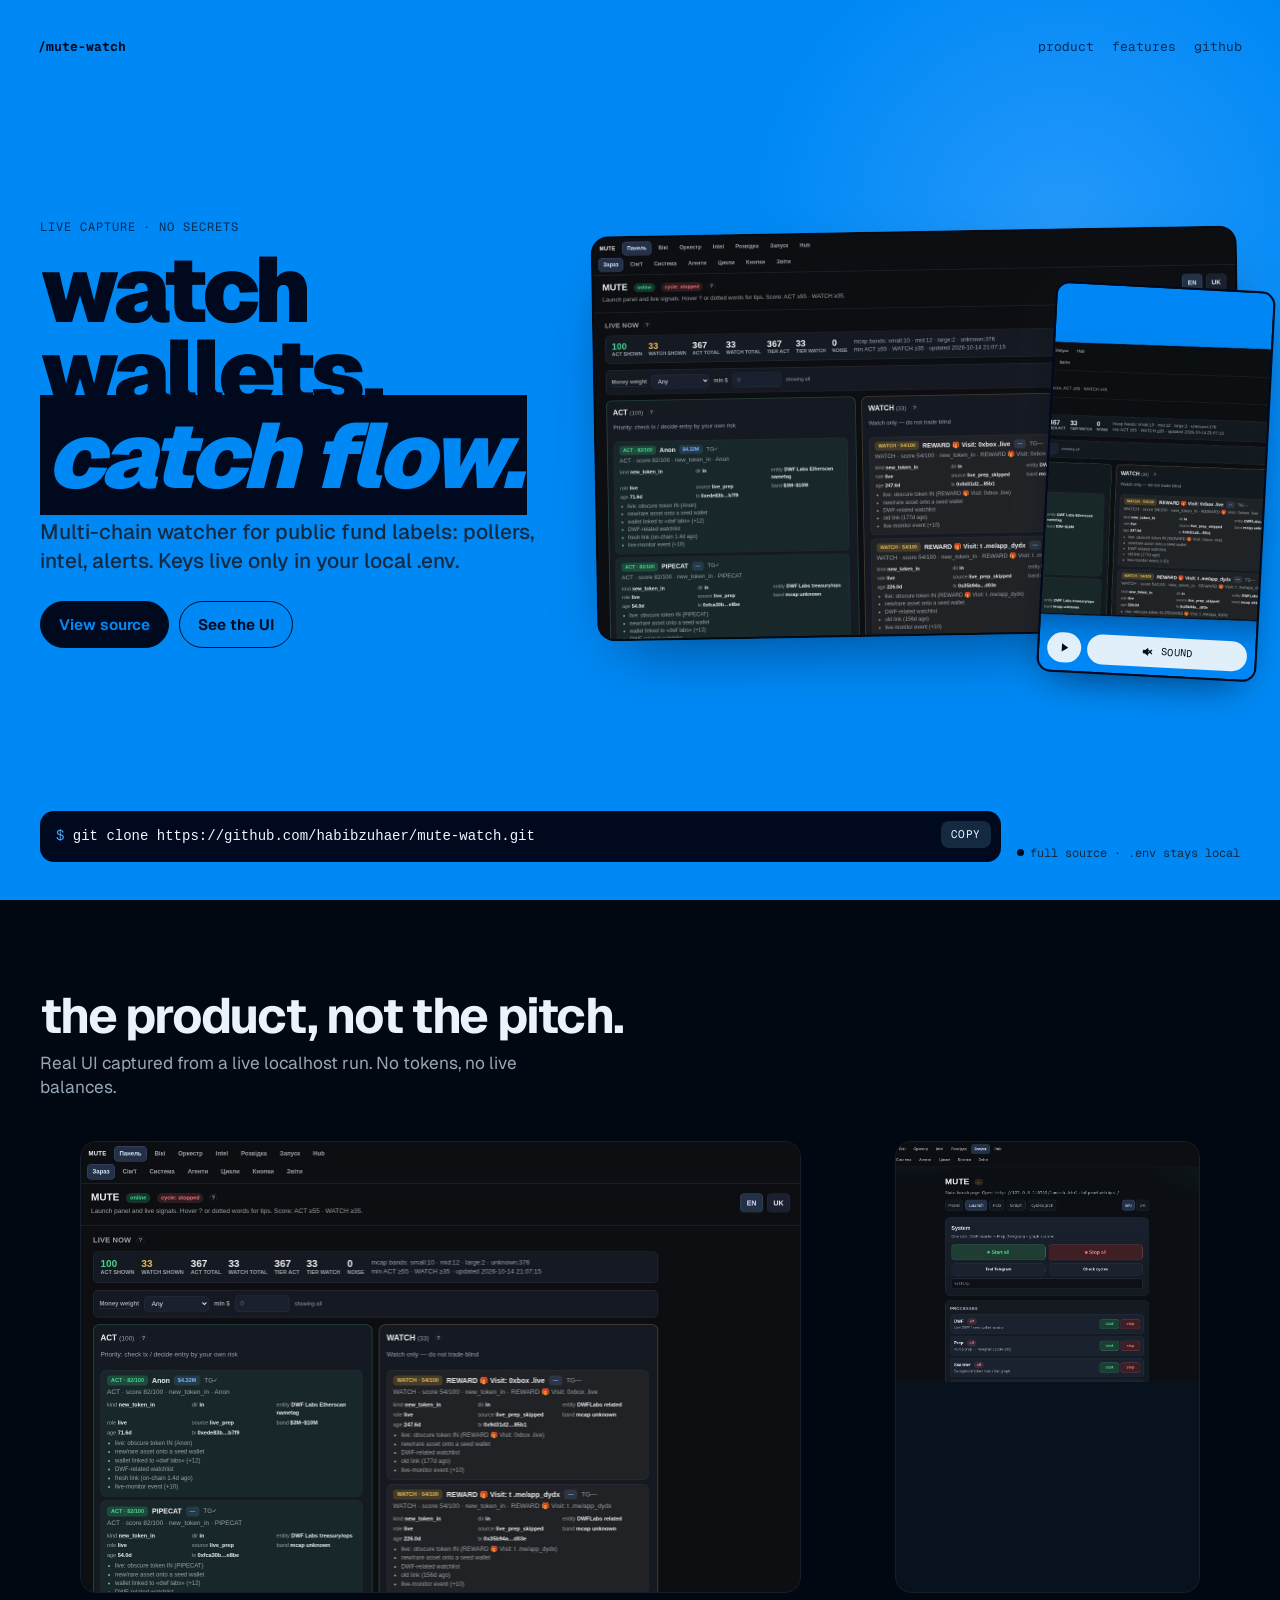
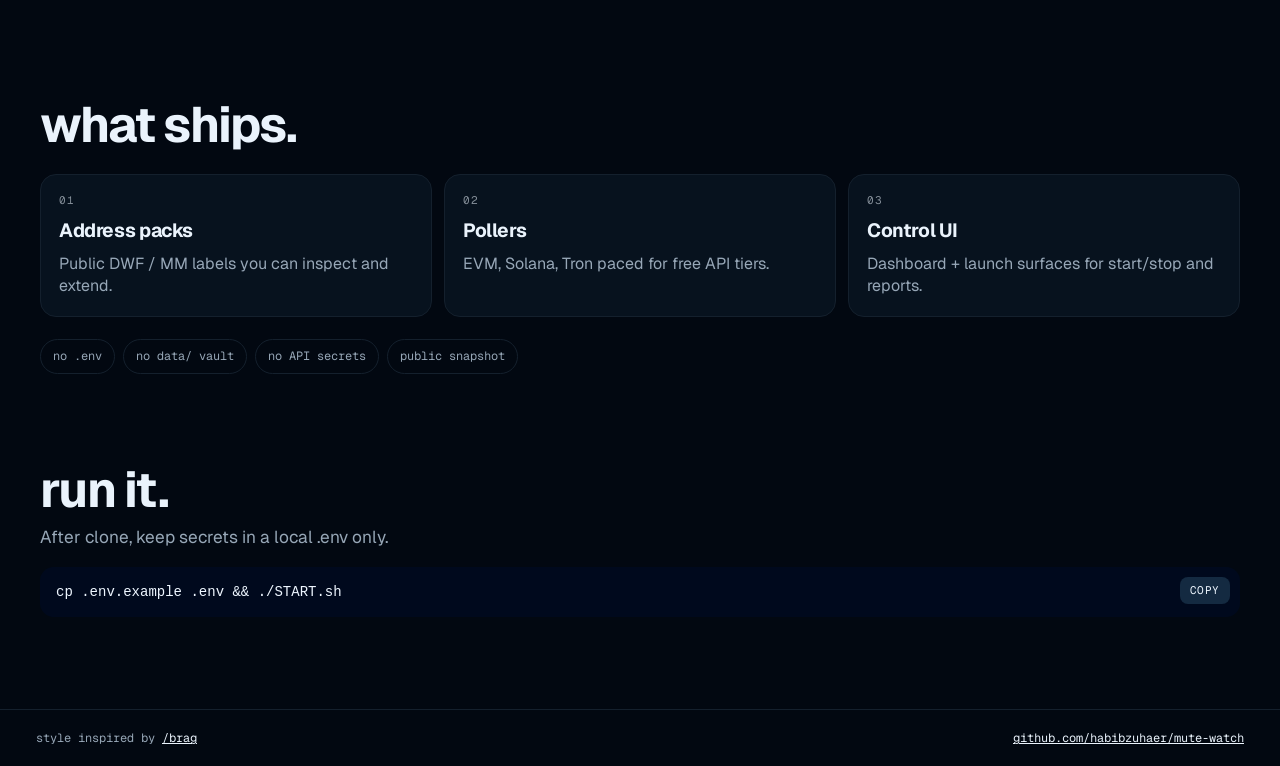
==== commit 4163a18b: "Refresh brag assets from live localhost runs." ====
--- a/docs/index.html
+++ b/docs/index.html
@@ -26,7 +26,7 @@
   </div>
   <div class="hero-main" id="main">
     <div>
-      <p class="kicker">public snapshot · no secrets</p>
+      <p class="kicker">live capture · no secrets</p>
       <h1>watch wallets.<br/><span class="emph">catch flow.</span></h1>
       <p class="lead">Multi-chain watcher for public fund labels: pollers, intel, alerts. Keys live only in your local .env.</p>
       <div class="ctas">
@@ -60,7 +60,7 @@
 
 <section class="band" id="product"><div class="inner">
   <h2>the product, not the pitch.</h2>
-  <p class="intro">Real UI from this repo — captured locally. No tokens, no live balances.</p>
+  <p class="intro">Real UI captured from a live localhost run. No tokens, no live balances.</p>
   <div class="shots">
     <figure class="shot"><img src="assets/ui.jpg" alt="main UI" /></figure>
     <figure class="shot"><img src="assets/ui2.jpg" alt="secondary UI" /></figure>
